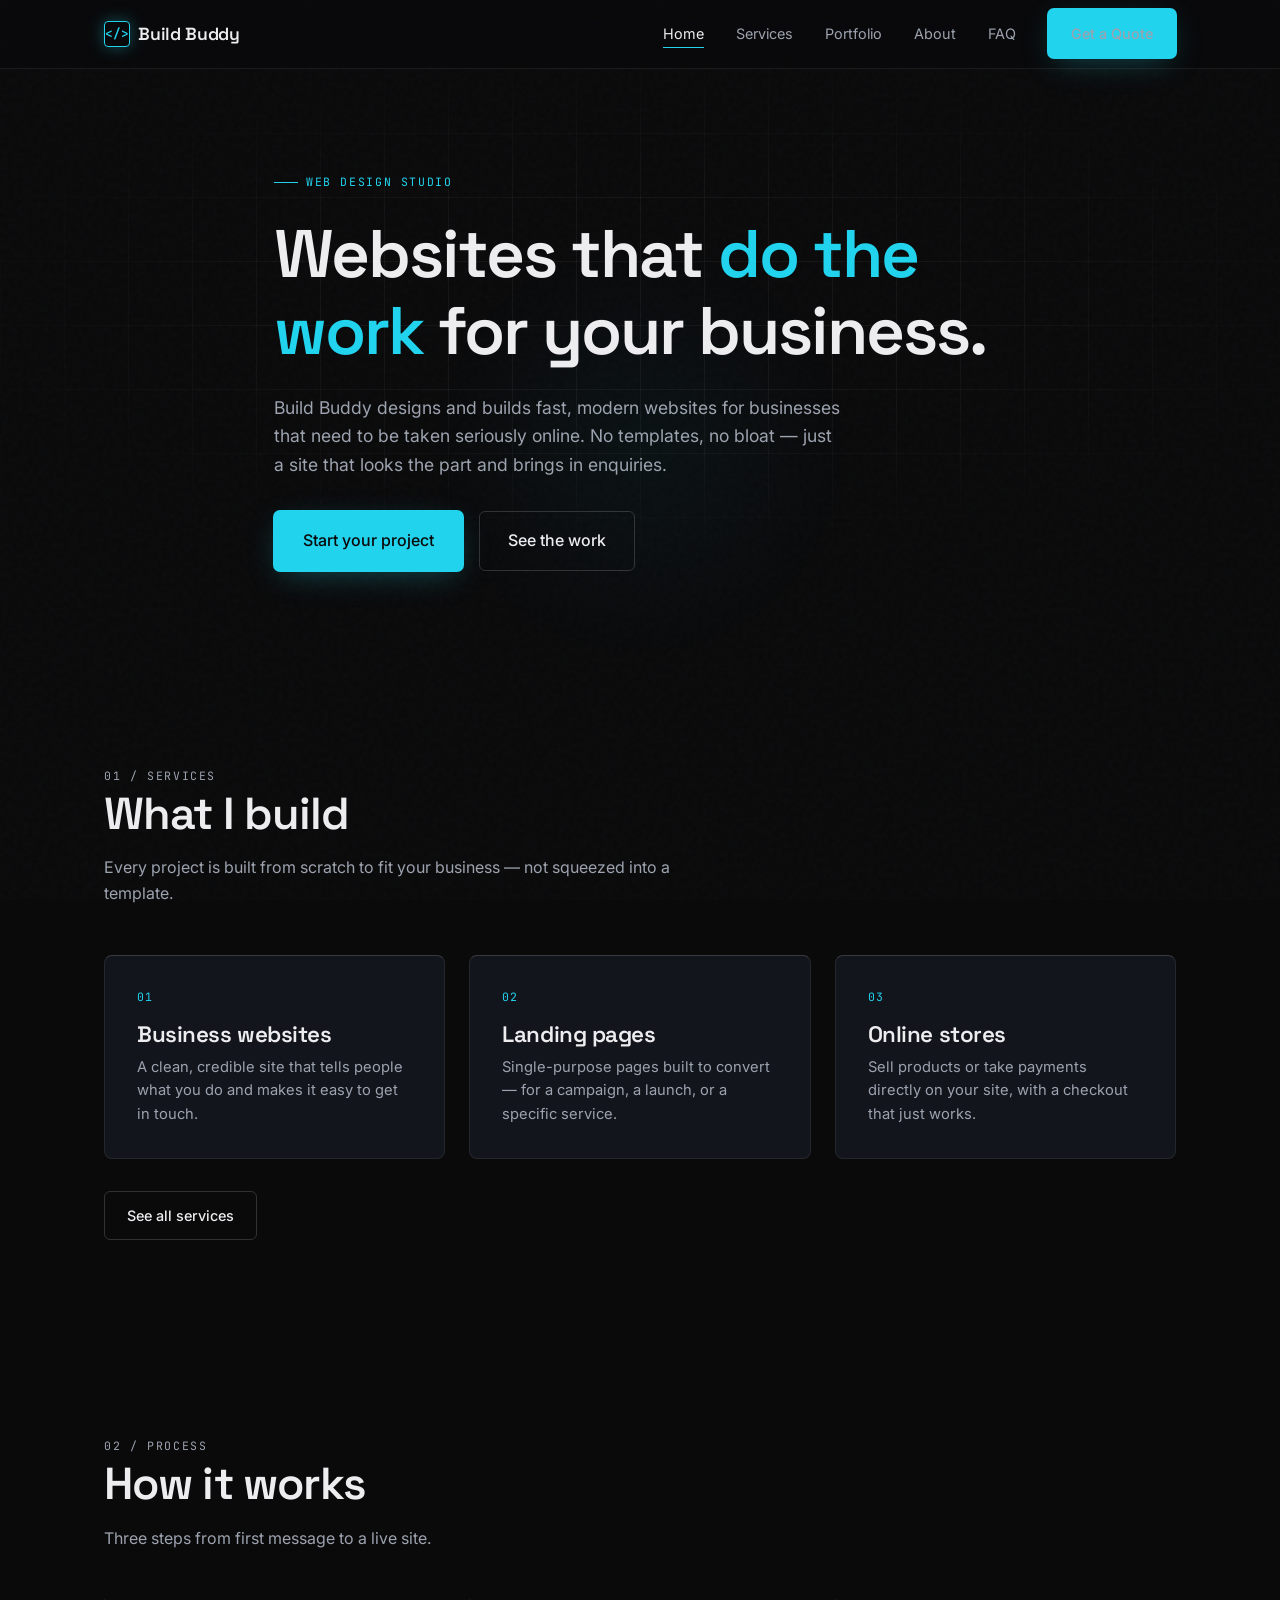
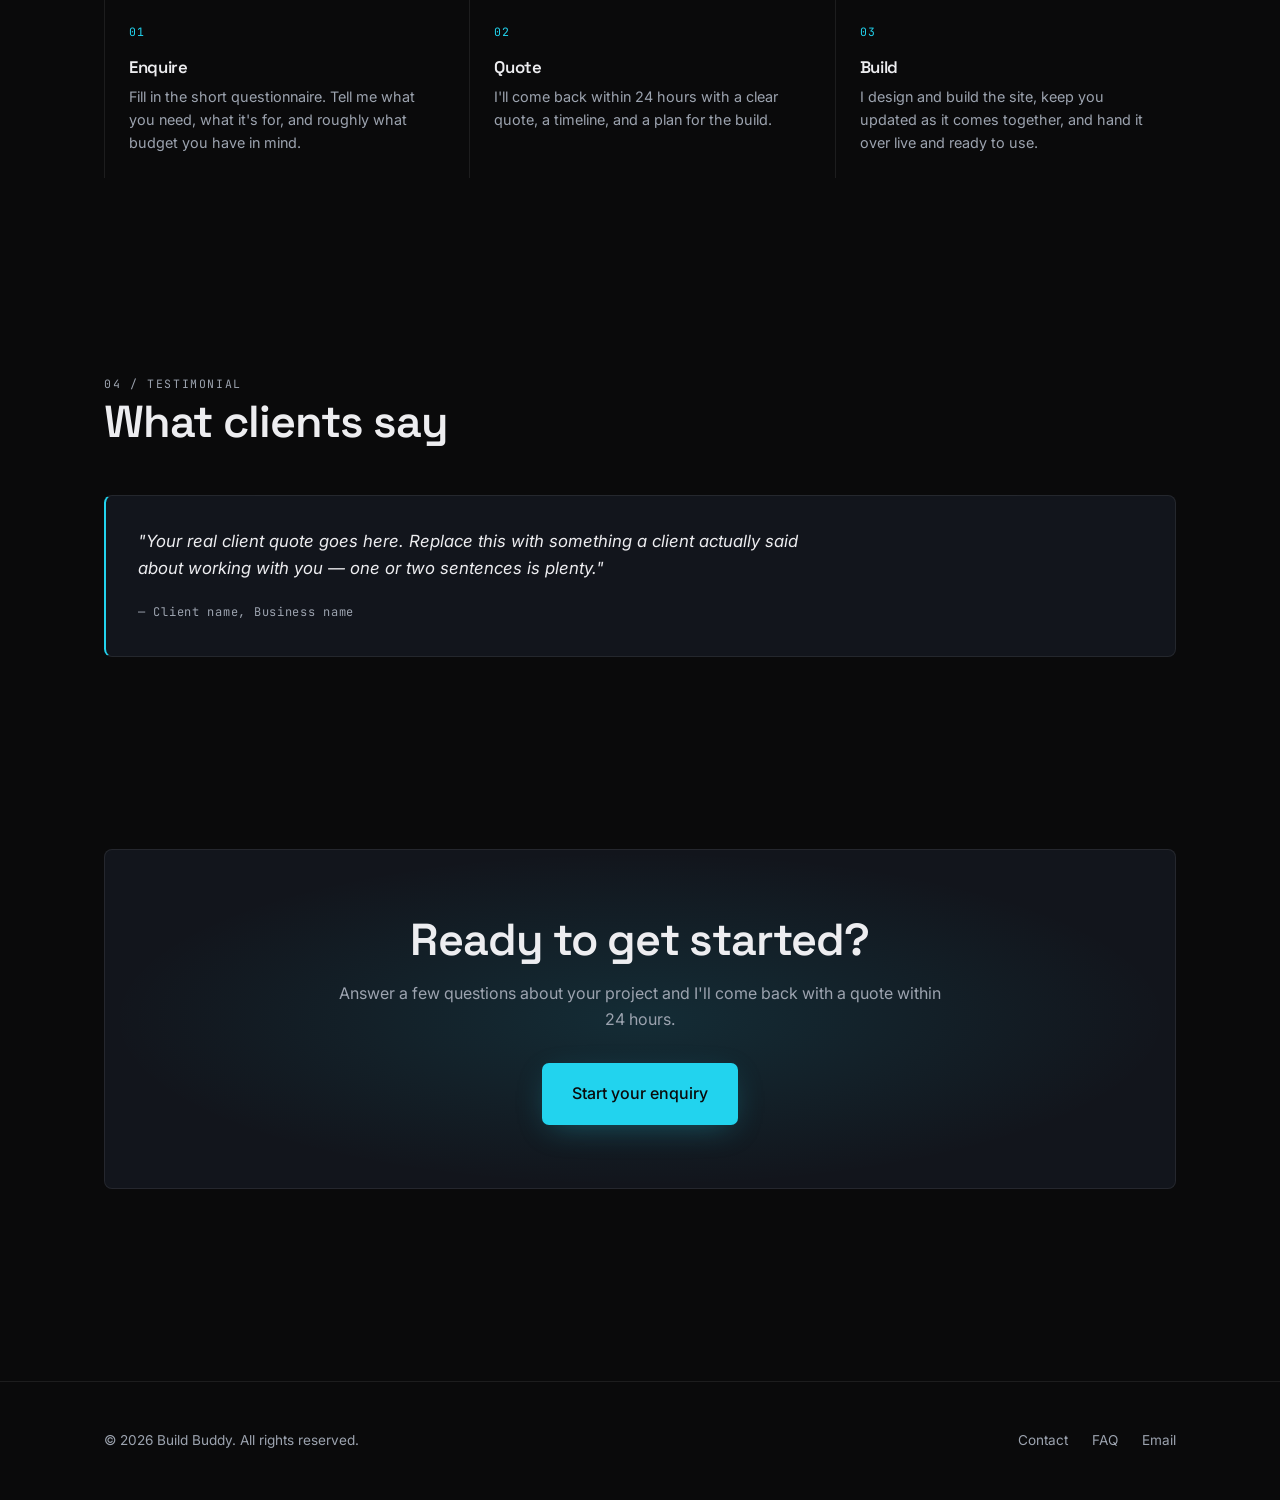
==== index.html @ 27bea15a "go" ====
<!DOCTYPE html>
<html lang="en">
<head>
  <meta charset="UTF-8" />
  <meta name="viewport" content="width=device-width, initial-scale=1.0" />
  <title>Build Buddy — Websites that do the work</title>
  <meta name="description" content="Build Buddy builds fast, modern, professional websites for businesses that need to be taken seriously online." />
  <link rel="preconnect" href="https://fonts.googleapis.com" />
  <link rel="preconnect" href="https://fonts.gstatic.com" crossorigin />
  <link href="https://fonts.googleapis.com/css2?family=Inter:wght@400;500;600&family=Space+Grotesk:wght@500;600;700&family=JetBrains+Mono:wght@400;500&display=swap" rel="stylesheet" />
  <link rel="stylesheet" href="css/styles.css" />
</head>
<body>
  <div class="cursor-glow" aria-hidden="true"></div>

  <header class="site-header">
    <div class="container nav">
      <a href="index.html" class="logo">
        <span class="logo-mark" aria-hidden="true">&lt;/&gt;</span>
        Build Buddy
      </a>
      <button class="nav-toggle" aria-label="Toggle menu" aria-expanded="false">
        <svg width="18" height="18" viewBox="0 0 24 24" fill="none" stroke="currentColor" stroke-width="2" stroke-linecap="round">
          <line x1="3" y1="6" x2="21" y2="6"/><line x1="3" y1="12" x2="21" y2="12"/><line x1="3" y1="18" x2="21" y2="18"/>
        </svg>
      </button>
      <ul class="nav-links">
        <li><a href="index.html">Home</a></li>
        <li><a href="services.html">Services</a></li>
        <li><a href="portfolio.html">Portfolio</a></li>
        <li><a href="about.html">About</a></li>
        <li><a href="faq.html">FAQ</a></li>
        <li><a href="contact.html" class="btn btn-primary">Get a Quote</a></li>
      </ul>
    </div>
  </header>

  <main>
    <!-- Hero -->
    <section class="hero">
      <div class="hero-grid" aria-hidden="true"></div>
      <div class="container hero-inner">
        <span class="eyebrow">Web Design Studio</span>
        <h1>Websites that <span class="accent">do the work</span> for your business.</h1>
        <p class="hero-sub">Build Buddy designs and builds fast, modern websites for businesses that need to be taken seriously online. No templates, no bloat — just a site that looks the part and brings in enquiries.</p>
        <div class="hero-actions">
          <a href="contact.html" class="btn btn-primary btn-lg">Start your project</a>
          <a href="portfolio.html" class="btn btn-ghost btn-lg">See the work</a>
        </div>
      </div>
    </section>

    <!-- Services teaser -->
    <section>
      <div class="container">
        <div class="section-head reveal">
          <span class="section-label">01 / Services</span>
          <h2>What I build</h2>
          <p>Every project is built from scratch to fit your business — not squeezed into a template.</p>
        </div>
        <div class="grid-3">
          <article class="card reveal">
            <span class="card-index">01</span>
            <h3>Business websites</h3>
            <p>A clean, credible site that tells people what you do and makes it easy to get in touch.</p>
          </article>
          <article class="card reveal">
            <span class="card-index">02</span>
            <h3>Landing pages</h3>
            <p>Single-purpose pages built to convert — for a campaign, a launch, or a specific service.</p>
          </article>
          <article class="card reveal">
            <span class="card-index">03</span>
            <h3>Online stores</h3>
            <p>Sell products or take payments directly on your site, with a checkout that just works.</p>
          </article>
        </div>
        <div style="margin-top: var(--s-5);" class="reveal">
          <a href="services.html" class="btn btn-ghost">See all services</a>
        </div>
      </div>
    </section>

    <!-- How it works -->
    <section>
      <div class="container">
        <div class="section-head reveal">
          <span class="section-label">02 / Process</span>
          <h2>How it works</h2>
          <p>Three steps from first message to a live site.</p>
        </div>
        <div class="steps">
          <div class="step reveal">
            <h3>Enquire</h3>
            <p>Fill in the short questionnaire. Tell me what you need, what it's for, and roughly what budget you have in mind.</p>
          </div>
          <div class="step reveal">
            <h3>Quote</h3>
            <p>I'll come back within 24 hours with a clear quote, a timeline, and a plan for the build.</p>
          </div>
          <div class="step reveal">
            <h3>Build</h3>
            <p>I design and build the site, keep you updated as it comes together, and hand it over live and ready to use.</p>
          </div>
        </div>
      </div>
    </section>

   
    <!-- Testimonial -->
    <section>
      <div class="container">
        <div class="section-head reveal">
          <span class="section-label">04 / Testimonial</span>
          <h2>What clients say</h2>
        </div>
        <blockquote class="quote reveal">
          <p>"Your real client quote goes here. Replace this with something a client actually said about working with you — one or two sentences is plenty."</p>
          <cite>— Client name, Business name</cite>
        </blockquote>
      </div>
    </section>

    <!-- CTA -->
    <section>
      <div class="container">
        <div class="cta-band reveal">
          <h2>Ready to get started?</h2>
          <p>Answer a few questions about your project and I'll come back with a quote within 24 hours.</p>
          <a href="contact.html" class="btn btn-primary btn-lg">Start your enquiry</a>
        </div>
      </div>
    </section>
  </main>

  <footer class="site-footer">
    <div class="container footer-inner">
      <p>&copy; <span id="year"></span> Build Buddy. All rights reserved.</p>
      <ul class="footer-links">
        <li><a href="contact.html">Contact</a></li>
        <li><a href="faq.html">FAQ</a></li>
        <li><a href="mailto:buildbuddy5@outlook.com">Email</a></li>
      </ul>
    </div>
  </footer>

  <script src="script.js"></script>
</body>
</html>
---- css/styles.css ----
/* ============================================
   Build Buddy — Design tokens
   ============================================ */
:root {
  /* Surfaces */
  --canvas: #0a0a0b;
  --surface-1: #12151c;
  --surface-2: #171b24;

  /* Text */
  --ink: #ededf0;
  --ink-muted: #9ca3af;

  /* Accent */
  --accent: #22d3ee;
  --accent-soft: rgba(34, 211, 238, 0.12);
  --accent-glow: rgba(34, 211, 238, 0.35);

  /* Lines */
  --line: rgba(255, 255, 255, 0.08);
  --line-strong: rgba(255, 255, 255, 0.16);

  /* Type */
  --font-sans: "Inter", system-ui, -apple-system, sans-serif;
  --font-display: "Space Grotesk", system-ui, sans-serif;
  --font-mono: "JetBrains Mono", ui-monospace, monospace;

  /* Spacing scale */
  --s-1: 4px;
  --s-2: 8px;
  --s-3: 16px;
  --s-4: 24px;
  --s-5: 32px;
  --s-6: 48px;
  --s-7: 64px;
  --s-8: 96px;

  /* Radius */
  --r-sm: 4px;
  --r-md: 6px;
  --r-lg: 8px;

  /* Motion */
  --ease-out: cubic-bezier(0.16, 1, 0.3, 1);
  --ease-mech: cubic-bezier(0.22, 1, 0.36, 1);
  --dur-fast: 150ms;
  --dur-base: 250ms;
  --dur-slow: 500ms;
}

/* ============================================
   Reset & base
   ============================================ */
*,
*::before,
*::after {
  box-sizing: border-box;
  margin: 0;
  padding: 0;
}

html {
  scroll-behavior: smooth;
  background: var(--canvas);
}

body {
  font-family: var(--font-sans);
  background: var(--canvas);
  color: var(--ink);
  line-height: 1.6;
  -webkit-font-smoothing: antialiased;
  text-rendering: optimizeLegibility;
  min-height: 100vh;
  overflow-x: hidden;
}

/* Noise overlay */
body::before {
  content: "";
  position: fixed;
  inset: 0;
  pointer-events: none;
  z-index: 1;
  opacity: 0.025;
  background-image: url("data:image/svg+xml,%3Csvg viewBox='0 0 200 200' xmlns='http://www.w3.org/2000/svg'%3E%3Cfilter id='n'%3E%3CfeTurbulence type='fractalNoise' baseFrequency='0.9' numOctaves='3'/%3E%3C/filter%3E%3Crect width='100%25' height='100%25' filter='url(%23n)'/%3E%3C/svg%3E");
}

img {
  max-width: 100%;
  display: block;
}

a {
  color: inherit;
  text-decoration: none;
}

button {
  font: inherit;
  cursor: pointer;
  border: none;
  background: none;
  color: inherit;
}

:focus-visible {
  outline: 2px solid var(--accent);
  outline-offset: 2px;
  border-radius: var(--r-sm);
}

::selection {
  background: var(--accent);
  color: var(--canvas);
}

/* ============================================
   Typography
   ============================================ */
h1, h2, h3, h4 {
  font-family: var(--font-display);
  font-weight: 600;
  line-height: 1.15;
  letter-spacing: -0.02em;
}

h1 {
  font-size: clamp(2.4rem, 6vw, 4.2rem);
  letter-spacing: -0.03em;
}

h2 {
  font-size: clamp(1.8rem, 4vw, 2.8rem);
}

h3 {
  font-size: clamp(1.15rem, 2vw, 1.4rem);
}

p {
  color: var(--ink-muted);
  max-width: 62ch;
}

.mono {
  font-family: var(--font-mono);
  font-size: 0.75rem;
  letter-spacing: 0.08em;
  text-transform: uppercase;
  color: var(--accent);
}

.eyebrow {
  display: inline-flex;
  align-items: center;
  gap: var(--s-2);
  font-family: var(--font-mono);
  font-size: 0.72rem;
  letter-spacing: 0.14em;
  text-transform: uppercase;
  color: var(--accent);
  margin-bottom: var(--s-4);
}

.eyebrow::before {
  content: "";
  width: 24px;
  height: 1px;
  background: var(--accent);
}

/* ============================================
   Layout
   ============================================ */
.container {
  width: 100%;
  max-width: 1120px;
  margin: 0 auto;
  padding: 0 var(--s-4);
}

section {
  padding: var(--s-8) 0;
  position: relative;
}

.section-head {
  margin-bottom: var(--s-6);
}

.section-head h2 {
  margin-bottom: var(--s-3);
}

.section-label {
  font-family: var(--font-mono);
  font-size: 0.72rem;
  letter-spacing: 0.14em;
  text-transform: uppercase;
  color: var(--ink-muted);
  margin-bottom: var(--s-3);
}

/* ============================================
   Header & nav
   ============================================ */
.site-header {
  position: sticky;
  top: 0;
  z-index: 50;
  background: rgba(10, 10, 11, 0.75);
  backdrop-filter: blur(12px);
  -webkit-backdrop-filter: blur(12px);
  border-bottom: 1px solid var(--line);
}

.nav {
  display: flex;
  align-items: center;
  justify-content: space-between;
  height: 68px;
}

.logo {
  display: flex;
  align-items: center;
  gap: var(--s-2);
  font-family: var(--font-display);
  font-weight: 600;
  font-size: 1.1rem;
  letter-spacing: -0.01em;
}

.logo-mark {
  width: 26px;
  height: 26px;
  border: 1px solid var(--accent);
  border-radius: var(--r-sm);
  display: grid;
  place-items: center;
  color: var(--accent);
  font-family: var(--font-mono);
  font-size: 0.8rem;
  box-shadow: 0 0 16px var(--accent-glow);
}

.nav-links {
  display: flex;
  align-items: center;
  gap: var(--s-5);
  list-style: none;
}

.nav-links a {
  font-size: 0.9rem;
  color: var(--ink-muted);
  transition: color var(--dur-fast) var(--ease-mech);
  position: relative;
}

.nav-links a:hover,
.nav-links a[aria-current="page"] {
  color: var(--ink);
}

.nav-links a[aria-current="page"]::after {
  content: "";
  position: absolute;
  left: 0;
  right: 0;
  bottom: -6px;
  height: 1px;
  background: var(--accent);
}

.nav-toggle {
  display: none;
  width: 40px;
  height: 40px;
  border: 1px solid var(--line);
  border-radius: var(--r-md);
  place-items: center;
  color: var(--ink);
}

/* ============================================
   Buttons
   ============================================ */
.btn {
  display: inline-flex;
  align-items: center;
  justify-content: center;
  gap: var(--s-2);
  padding: 12px 22px;
  font-size: 0.9rem;
  font-weight: 500;
  border-radius: var(--r-md);
  border: 1px solid transparent;
  transition:
    transform var(--dur-fast) var(--ease-mech),
    background var(--dur-fast) var(--ease-mech),
    border-color var(--dur-fast) var(--ease-mech),
    box-shadow var(--dur-fast) var(--ease-mech);
  will-change: transform;
}

.btn-primary {
  background: var(--accent);
  color: var(--canvas);
  box-shadow: 0 0 0 1px var(--accent), 0 8px 32px -8px var(--accent-glow);
}

.btn-primary:hover {
  transform: translateY(-2px);
  box-shadow: 0 0 0 1px var(--accent), 0 12px 40px -8px var(--accent-glow);
}

.btn-primary:active {
  transform: translateY(0) scale(0.98);
}

.btn-ghost {
  border-color: var(--line-strong);
  color: var(--ink);
  background: transparent;
}

.btn-ghost:hover {
  border-color: var(--accent);
  color: var(--accent);
  transform: translateY(-2px);
}

.btn-lg {
  padding: 16px 28px;
  font-size: 1rem;
}

/* ============================================
   Hero
   ============================================ */
.hero {
  padding: var(--s-8) 0;
  position: relative;
  overflow: hidden;
}

.hero-grid {
  position: absolute;
  inset: 0;
  background-image:
    linear-gradient(var(--line) 1px, transparent 1px),
    linear-gradient(90deg, var(--line) 1px, transparent 1px);
  background-size: 64px 64px;
  mask-image: radial-gradient(ellipse 80% 60% at 50% 40%, #000 30%, transparent 75%);
  -webkit-mask-image: radial-gradient(ellipse 80% 60% at 50% 40%, #000 30%, transparent 75%);
  opacity: 0.6;
  pointer-events: none;
  animation: grid-drift 30s linear infinite;
}

@keyframes grid-drift {
  from { background-position: 0 0; }
  to { background-position: 64px 64px; }
}

.hero-inner {
  position: relative;
  z-index: 2;
  max-width: 780px;
}

.hero h1 {
  margin-bottom: var(--s-4);
}

.hero h1 .accent {
  color: var(--accent);
}

.hero-sub {
  font-size: 1.1rem;
  margin-bottom: var(--s-5);
  max-width: 52ch;
}

.hero-actions {
  display: flex;
  gap: var(--s-3);
  flex-wrap: wrap;
}

/* Cursor glow */
.cursor-glow {
  position: fixed;
  width: 500px;
  height: 500px;
  border-radius: 50%;
  background: radial-gradient(circle, var(--accent-glow) 0%, transparent 60%);
  opacity: 0.12;
  pointer-events: none;
  z-index: 0;
  transform: translate(-50%, -50%);
  transition: opacity var(--dur-slow) var(--ease-out);
  will-change: left, top;
}

/* ============================================
   Cards & grids
   ============================================ */
.grid-3 {
  display: grid;
  grid-template-columns: repeat(auto-fit, minmax(260px, 1fr));
  gap: var(--s-4);
}

.grid-2 {
  display: grid;
  grid-template-columns: repeat(auto-fit, minmax(320px, 1fr));
  gap: var(--s-4);
}

.card {
  background: var(--surface-1);
  border: 1px solid var(--line);
  border-top-color: var(--line-strong);
  border-radius: var(--r-lg);
  padding: var(--s-5);
  transition:
    border-color var(--dur-base) var(--ease-mech),
    transform var(--dur-base) var(--ease-mech),
    box-shadow var(--dur-base) var(--ease-mech);
}

.card:hover {
  border-color: rgba(34, 211, 238, 0.35);
  transform: translateY(-4px);
  box-shadow: 0 12px 40px -12px var(--accent-glow);
}

.card-index {
  font-family: var(--font-mono);
  font-size: 0.72rem;
  letter-spacing: 0.1em;
  color: var(--accent);
  margin-bottom: var(--s-3);
  display: block;
}

.card h3 {
  margin-bottom: var(--s-2);
}

.card p {
  font-size: 0.92rem;
}

/* ============================================
   Steps
   ============================================ */
.steps {
  display: grid;
  grid-template-columns: repeat(auto-fit, minmax(220px, 1fr));
  gap: var(--s-4);
  counter-reset: step;
}

.step {
  padding: var(--s-4);
  border-left: 1px solid var(--line);
  position: relative;
}

.step::before {
  counter-increment: step;
  content: "0" counter(step);
  font-family: var(--font-mono);
  font-size: 0.72rem;
  letter-spacing: 0.1em;
  color: var(--accent);
  display: block;
  margin-bottom: var(--s-3);
}

.step h3 {
  font-size: 1.05rem;
  margin-bottom: var(--s-2);
}

.step p {
  font-size: 0.9rem;
}

/* ============================================
   Portfolio
   ============================================ */
.portfolio-card {
  background: var(--surface-1);
  border: 1px solid var(--line);
  border-radius: var(--r-lg);
  overflow: hidden;
  transition: border-color var(--dur-base) var(--ease-mech), transform var(--dur-base) var(--ease-mech);
}

.portfolio-card:hover {
  border-color: rgba(34, 211, 238, 0.35);
  transform: translateY(-4px);
}

.portfolio-thumb {
  aspect-ratio: 16 / 10;
  background: linear-gradient(135deg, var(--surface-2), var(--surface-1));
  display: grid;
  place-items: center;
  color: var(--ink-muted);
  font-family: var(--font-mono);
  font-size: 0.72rem;
  letter-spacing: 0.1em;
  text-transform: uppercase;
  border-bottom: 1px solid var(--line);
}

.portfolio-body {
  padding: var(--s-4);
}

.portfolio-body h3 {
  font-size: 1.05rem;
  margin-bottom: var(--s-2);
}

.portfolio-body p {
  font-size: 0.88rem;
}

/* ============================================
   Testimonials
   ============================================ */
.quote {
  background: var(--surface-1);
  border: 1px solid var(--line);
  border-left: 2px solid var(--accent);
  border-radius: var(--r-lg);
  padding: var(--s-5);
}

.quote p {
  font-size: 1.05rem;
  color: var(--ink);
  font-style: italic;
  margin-bottom: var(--s-3);
}

.quote cite {
  font-style: normal;
  font-family: var(--font-mono);
  font-size: 0.75rem;
  letter-spacing: 0.06em;
  color: var(--ink-muted);
}

/* ============================================
   FAQ accordion
   ============================================ */
.faq {
  max-width: 760px;
  margin: 0 auto;
}

.faq-item {
  border-bottom: 1px solid var(--line);
}

.faq-question {
  width: 100%;
  display: flex;
  align-items: center;
  justify-content: space-between;
  gap: var(--s-3);
  padding: var(--s-4) 0;
  text-align: left;
  font-family: var(--font-display);
  font-size: 1.05rem;
  font-weight: 500;
  color: var(--ink);
  transition: color var(--dur-fast) var(--ease-mech);
}

.faq-question:hover {
  color: var(--accent);
}

.faq-icon {
  flex-shrink: 0;
  width: 20px;
  height: 20px;
  position: relative;
  transition: transform var(--dur-base) var(--ease-mech);
}

.faq-icon::before,
.faq-icon::after {
  content: "";
  position: absolute;
  background: currentColor;
  top: 50%;
  left: 50%;
  transform: translate(-50%, -50%);
}

.faq-icon::before {
  width: 12px;
  height: 1px;
}

.faq-icon::after {
  width: 1px;
  height: 12px;
  transition: transform var(--dur-base) var(--ease-mech);
}

.faq-item.open .faq-icon::after {
  transform: translate(-50%, -50%) scaleY(0);
}

.faq-item.open .faq-question {
  color: var(--accent);
}

.faq-answer {
  display: grid;
  grid-template-rows: 0fr;
  transition: grid-template-rows var(--dur-base) var(--ease-mech);
}

.faq-item.open .faq-answer {
  grid-template-rows: 1fr;
}

.faq-answer-inner {
  overflow: hidden;
}

.faq-answer p {
  padding-bottom: var(--s-4);
  font-size: 0.95rem;
}

/* ============================================
   Forms — multi-step
   ============================================ */
.form-shell {
  max-width: 720px;
  margin: 0 auto;
  background: var(--surface-1);
  border: 1px solid var(--line);
  border-radius: var(--r-lg);
  padding: var(--s-6);
  position: relative;
}

.form-progress {
  display: flex;
  align-items: center;
  gap: var(--s-3);
  margin-bottom: var(--s-6);
}

.form-progress-track {
  flex: 1;
  height: 2px;
  background: var(--line);
  border-radius: 2px;
  overflow: hidden;
}

.form-progress-bar {
  height: 100%;
  width: 0%;
  background: var(--accent);
  box-shadow: 0 0 12px var(--accent-glow);
  transition: width var(--dur-base) var(--ease-mech);
}

.form-step-label {
  font-family: var(--font-mono);
  font-size: 0.72rem;
  letter-spacing: 0.1em;
  color: var(--ink-muted);
  white-space: nowrap;
}

.form-step {
  display: none;
}

.form-step.active {
  display: block;
  animation: step-in var(--dur-base) var(--ease-mech);
}

@keyframes step-in {
  from { opacity: 0; transform: translateX(12px); }
  to { opacity: 1; transform: translateX(0); }
}

.form-step h3 {
  font-size: 1.4rem;
  margin-bottom: var(--s-2);
}

.form-step .hint {
  font-size: 0.9rem;
  color: var(--ink-muted);
  margin-bottom: var(--s-5);
}

.options {
  display: grid;
  gap: var(--s-2);
  margin-bottom: var(--s-5);
}

.option {
  display: flex;
  align-items: center;
  gap: var(--s-3);
  padding: 14px 16px;
  border: 1px solid var(--line);
  border-radius: var(--r-md);
  background: var(--surface-2);
  cursor: pointer;
  transition:
    border-color var(--dur-fast) var(--ease-mech),
    background var(--dur-fast) var(--ease-mech),
    transform var(--dur-fast) var(--ease-mech);
  font-size: 0.95rem;
}

.option:hover {
  border-color: var(--line-strong);
  transform: translateX(2px);
}

.option input {
  position: absolute;
  opacity: 0;
  pointer-events: none;
}

.option .dot {
  width: 18px;
  height: 18px;
  border: 1px solid var(--line-strong);
  border-radius: 50%;
  flex-shrink: 0;
  display: grid;
  place-items: center;
  transition: border-color var(--dur-fast) var(--ease-mech);
}

.option .dot::after {
  content: "";
  width: 8px;
  height: 8px;
  border-radius: 50%;
  background: var(--accent);
  transform: scale(0);
  transition: transform var(--dur-fast) var(--ease-mech);
}

.option input:checked + .dot {
  border-color: var(--accent);
}

.option input:checked + .dot::after {
  transform: scale(1);
}

.option:has(input:checked) {
  border-color: var(--accent);
  background: var(--accent-soft);
}

/* Text inputs */
.field {
  margin-bottom: var(--s-4);
}

.field label {
  display: block;
  font-family: var(--font-mono);
  font-size: 0.72rem;
  letter-spacing: 0.08em;
  text-transform: uppercase;
  color: var(--ink-muted);
  margin-bottom: var(--s-2);
}

.field input,
.field textarea {
  width: 100%;
  padding: 14px 16px;
  background: var(--surface-2);
  border: 1px solid var(--line);
  border-radius: var(--r-md);
  color: var(--ink);
  font: inherit;
  font-size: 0.95rem;
  transition: border-color var(--dur-fast) var(--ease-mech), box-shadow var(--dur-fast) var(--ease-mech);
}

.field input:focus,
.field textarea:focus {
  outline: none;
  border-color: var(--accent);
  box-shadow: 0 0 0 3px var(--accent-soft);
}

.field textarea {
  resize: vertical;
  min-height: 120px;
}

.field .optional {
  color: var(--ink-muted);
  text-transform: none;
  letter-spacing: 0;
  font-family: var(--font-sans);
  font-size: 0.8rem;
}

.error {
  color: #f87171;
  font-size: 0.82rem;
  margin-top: var(--s-2);
  display: none;
}

.field.invalid input,
.field.invalid textarea {
  border-color: #f87171;
}

.field.invalid .error {
  display: block;
}

/* Form nav */
.form-nav {
  display: flex;
  justify-content: space-between;
  gap: var(--s-3);
  margin-top: var(--s-5);
}

.form-nav .btn-primary {
  margin-left: auto;
}

/* Success screen */
.form-success {
  display: none;
  text-align: center;
  padding: var(--s-6) 0;
}

.form-success.active {
  display: block;
  animation: step-in var(--dur-slow) var(--ease-mech);
}

.check {
  width: 64px;
  height: 64px;
  margin: 0 auto var(--s-5);
  border: 2px solid var(--accent);
  border-radius: 50%;
  display: grid;
  place-items: center;
  box-shadow: 0 0 32px var(--accent-glow);
}

.check svg {
  width: 28px;
  height: 28px;
  stroke: var(--accent);
  stroke-width: 2.5;
  fill: none;
  stroke-linecap: round;
  stroke-linejoin: round;
}

.check svg path {
  stroke-dasharray: 24;
  stroke-dashoffset: 24;
  animation: draw-check 0.5s var(--ease-out) 0.2s forwards;
}

@keyframes draw-check {
  to { stroke-dashoffset: 0; }
}

/* ============================================
   Footer
   ============================================ */
.site-footer {
  border-top: 1px solid var(--line);
  padding: var(--s-6) 0;
  margin-top: var(--s-8);
}

.footer-inner {
  display: flex;
  justify-content: space-between;
  align-items: center;
  gap: var(--s-4);
  flex-wrap: wrap;
}

.footer-inner p {
  font-size: 0.85rem;
  color: var(--ink-muted);
}

.footer-links {
  display: flex;
  gap: var(--s-4);
  list-style: none;
  font-size: 0.85rem;
}

.footer-links a {
  color: var(--ink-muted);
  transition: color var(--dur-fast) var(--ease-mech);
}

.footer-links a:hover {
  color: var(--accent);
}

/* ============================================
   Scroll reveal
   ============================================ */
.reveal {
  opacity: 0;
  transform: translateY(24px);
  transition: opacity var(--dur-slow) var(--ease-out), transform var(--dur-slow) var(--ease-out);
}

.reveal.in {
  opacity: 1;
  transform: translateY(0);
}

/* ============================================
   Page hero (inner pages)
   ============================================ */
.page-hero {
  padding: var(--s-7) 0 var(--s-6);
  border-bottom: 1px solid var(--line);
}

.page-hero h1 {
  font-size: clamp(2rem, 4.5vw, 3rem);
  margin-bottom: var(--s-3);
}

.page-hero p {
  font-size: 1.05rem;
}

/* ============================================
   CTA band
   ============================================ */
.cta-band {
  background: var(--surface-1);
  border: 1px solid var(--line);
  border-radius: var(--r-lg);
  padding: var(--s-7) var(--s-5);
  text-align: center;
  position: relative;
  overflow: hidden;
}

.cta-band::before {
  content: "";
  position: absolute;
  inset: 0;
  background: radial-gradient(ellipse at center, var(--accent-soft), transparent 70%);
  pointer-events: none;
}

.cta-band h2 {
  position: relative;
  margin-bottom: var(--s-3);
}

.cta-band p {
  position: relative;
  margin: 0 auto var(--s-5);
}

.cta-band .btn {
  position: relative;
}

/* ============================================
   Responsive
   ============================================ */
@media (max-width: 768px) {
  :root {
    --s-7: 48px;
    --s-8: 64px;
  }

  .nav-links {
    position: fixed;
    top: 68px;
    left: 0;
    right: 0;
    flex-direction: column;
    align-items: flex-start;
    gap: var(--s-3);
    background: var(--surface-1);
    border-bottom: 1px solid var(--line);
    padding: var(--s-4);
    transform: translateY(-120%);
    transition: transform var(--dur-base) var(--ease-mech);
    z-index: 40;
  }

  .nav-links.open {
    transform: translateY(0);
  }

  .nav-toggle {
    display: grid;
  }

  .hero {
    padding: var(--s-7) 0;
  }

  .form-shell {
    padding: var(--s-4);
  }

  .form-nav {
    flex-direction: column-reverse;
  }

  .form-nav .btn {
    width: 100%;
  }

  .cursor-glow {
    display: none;
  }
}

/* ============================================
   Reduced motion
   ============================================ */
@media (prefers-reduced-motion: reduce) {
  *,
  *::before,
  *::after {
    animation-duration: 0.01ms !important;
    animation-iteration-count: 1 !important;
    transition-duration: 0.01ms !important;
    scroll-behavior: auto !important;
  }

  .reveal {
    opacity: 1;
    transform: none;
  }

  .cursor-glow {
    display: none;
  }

  .hero-grid {
    animation: none;
  }
}
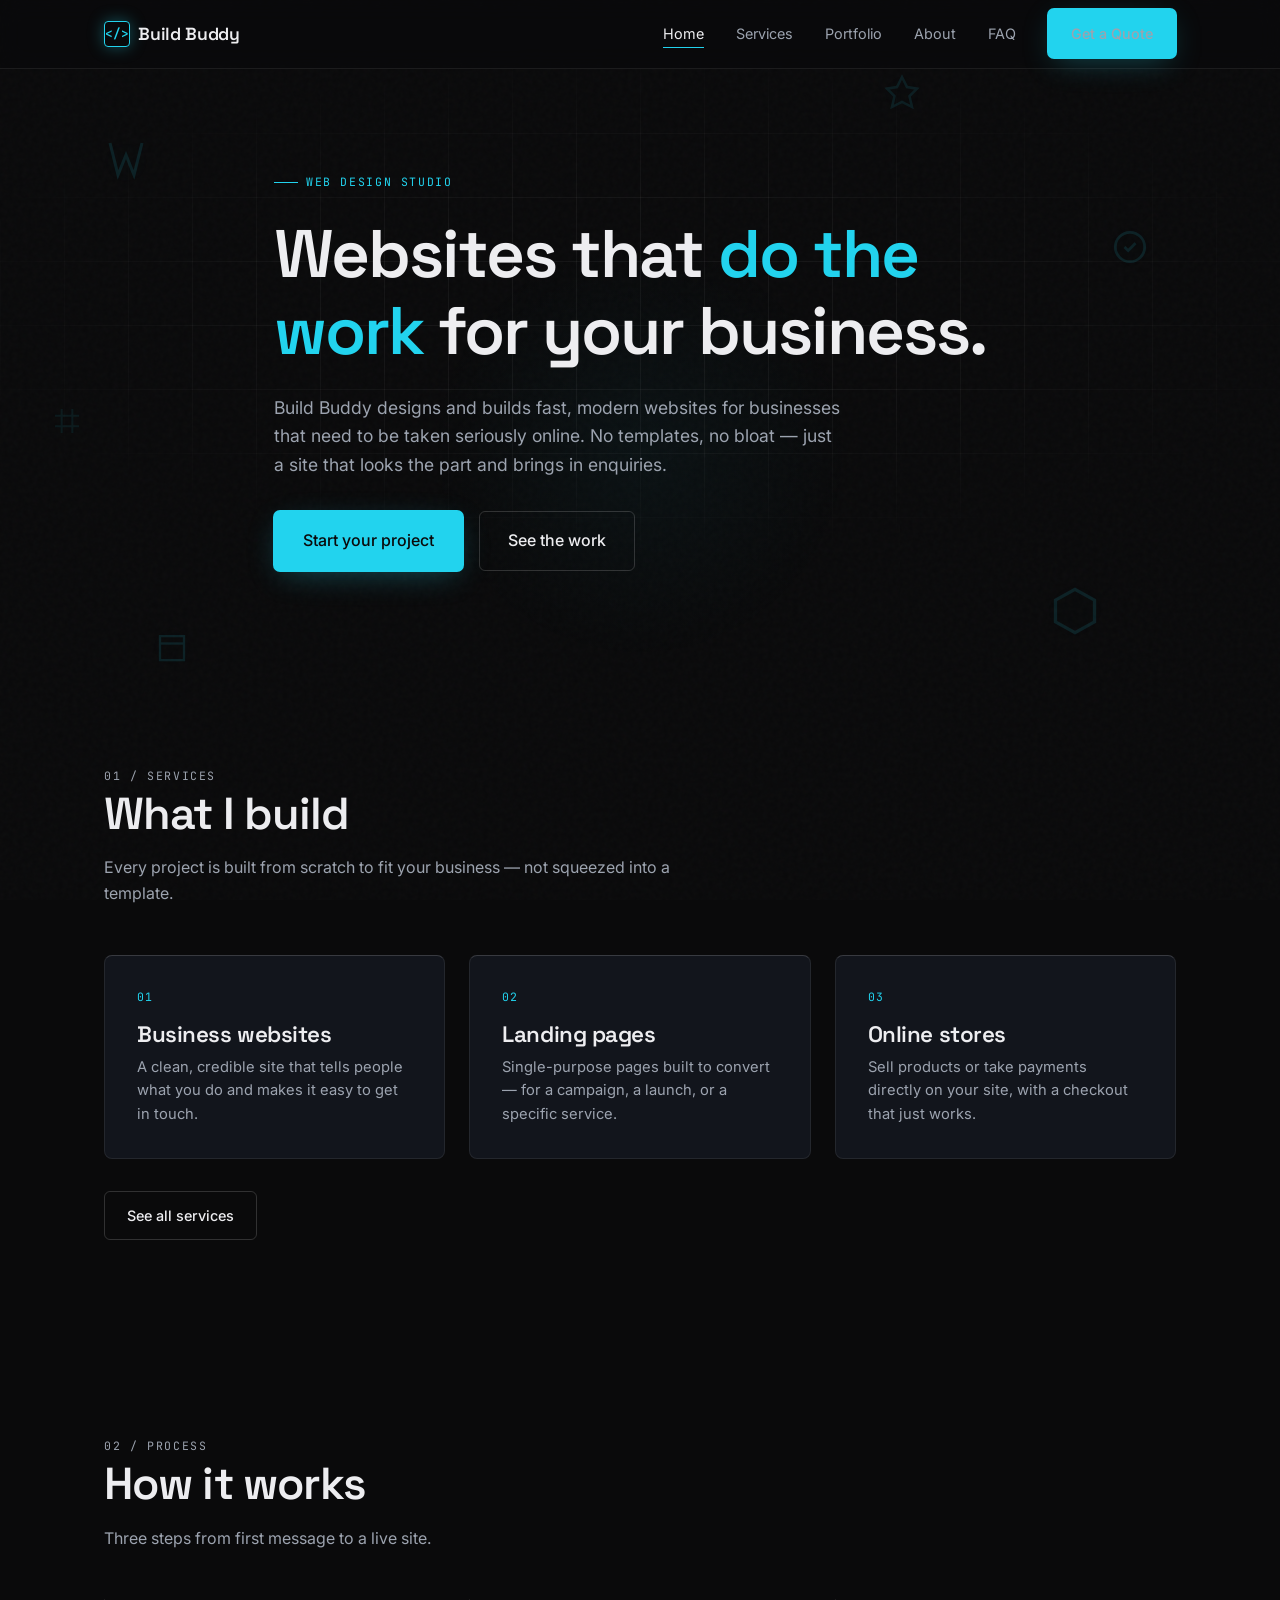
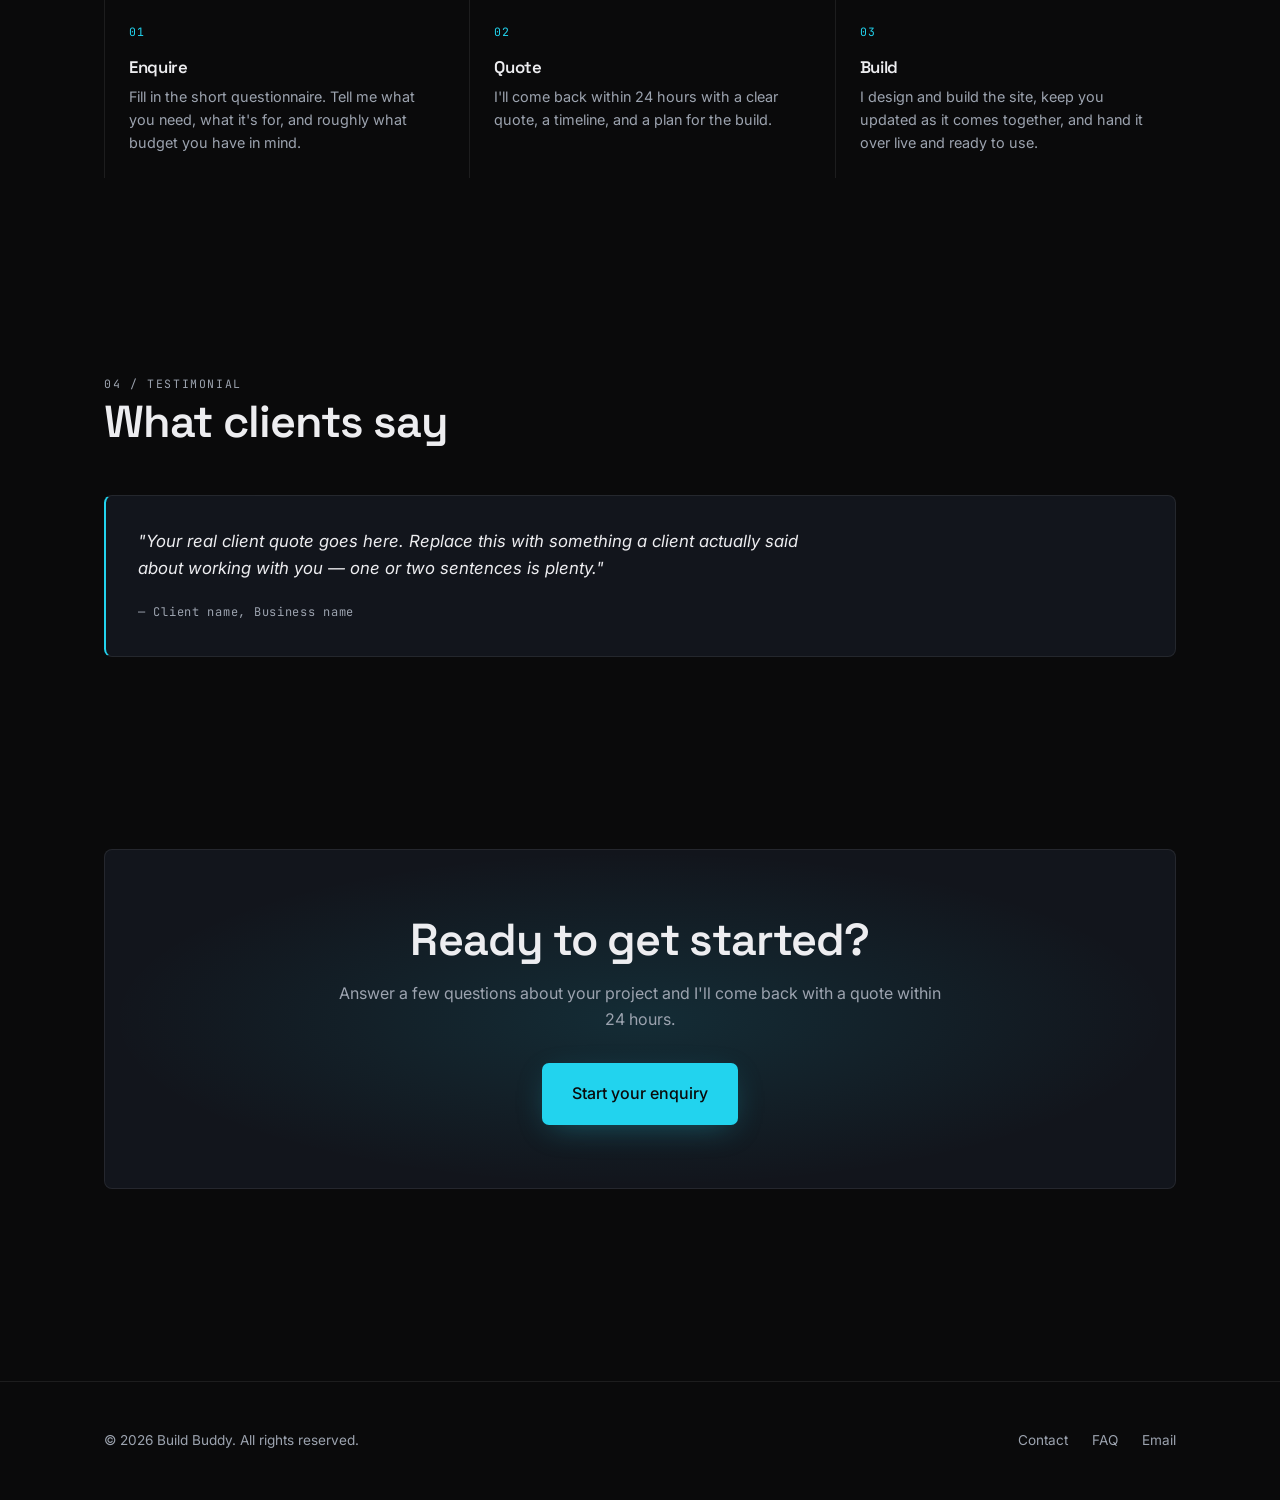
==== commit 2e7c545d: "flow" ====
--- a/index.html
+++ b/index.html
@@ -49,6 +49,27 @@
         </div>
       </div>
     </section>
+
+    <div class="hero-tools" aria-hidden="true">
+  <div class="tool tool--1">
+    <svg viewBox="0 0 24 24" fill="none" stroke="currentColor" stroke-width="1.5"><path d="M4 4l4 16 4-10 4 10 4-16"/></svg>
+  </div>
+  <div class="tool tool--2">
+    <svg viewBox="0 0 24 24" fill="none" stroke="currentColor" stroke-width="1.5"><path d="M4 4h16v16H4z"/><path d="M4 9h16"/></svg>
+  </div>
+  <div class="tool tool--3">
+    <svg viewBox="0 0 24 24" fill="none" stroke="currentColor" stroke-width="1.5"><circle cx="12" cy="12" r="8"/><path d="M9 12l2 2 4-4"/></svg>
+  </div>
+  <div class="tool tool--4">
+    <svg viewBox="0 0 24 24" fill="none" stroke="currentColor" stroke-width="1.5"><path d="M12 2l9 5v10l-9 5-9-5V7z"/></svg>
+  </div>
+  <div class="tool tool--5">
+    <svg viewBox="0 0 24 24" fill="none" stroke="currentColor" stroke-width="1.5"><path d="M8 3v18M16 3v18M3 8h18M3 16h18"/></svg>
+  </div>
+  <div class="tool tool--6">
+    <svg viewBox="0 0 24 24" fill="none" stroke="currentColor" stroke-width="1.5"><path d="M12 3l3 6 6 1-4.5 4.5L18 21l-6-3-6 3 1.5-6.5L3 10l6-1z"/></svg>
+  </div>
+</div>
 
     <!-- Services teaser -->
     <section>
--- a/css/styles.css
+++ b/css/styles.css
@@ -213,6 +213,13 @@
   backdrop-filter: blur(12px);
   -webkit-backdrop-filter: blur(12px);
   border-bottom: 1px solid var(--line);
+  transition: background var(--dur-base) var(--ease-mech),
+              box-shadow var(--dur-base) var(--ease-mech);
+}
+
+.site-header.scrolled {
+  background: rgba(10, 10, 11, 0.92);
+  box-shadow: 0 4px 20px rgba(0, 0, 0, 0.35);
 }
 
 .nav {
@@ -620,6 +627,10 @@
   transition: transform var(--dur-base) var(--ease-mech);
 }
 
+.faq-item.open .faq-icon {
+  transform: rotate(90deg);
+}
+
 .faq-item.open .faq-icon::after {
   transform: translate(-50%, -50%) scaleY(0);
 }
@@ -781,6 +792,7 @@
 .option:has(input:checked) {
   border-color: var(--accent);
   background: var(--accent-soft);
+  transform: scale(1.01);
 }
 
 /* Text inputs */
@@ -1004,6 +1016,28 @@
 
 .cta-band .btn {
   position: relative;
+}
+
+/* ============================================
+   Touch device press feedback
+   ============================================ */
+@media (hover: none) {
+  .btn:active {
+    transform: scale(0.97) !important;
+    transition-duration: 100ms !important;
+  }
+
+  .card:active {
+    transform: scale(0.99);
+  }
+
+  .portfolio-card:active {
+    transform: scale(0.99);
+  }
+
+  .option:active {
+    transform: scale(0.99);
+  }
 }
 
 /* ============================================
@@ -1058,6 +1092,20 @@
   .cursor-glow {
     display: none;
   }
+
+  /* Pronounced step transition on mobile */
+  .form-step.active {
+    animation: step-in-mobile var(--dur-base) var(--ease-mech);
+  }
+
+  @keyframes step-in-mobile {
+    from { opacity: 0; transform: translateX(20px); }
+    to { opacity: 1; transform: translateX(0); }
+  }
+
+  /* Stagger reveal for cards in grid */
+  .grid-3 .reveal:nth-child(2) { transition-delay: 60ms; }
+  .grid-3 .reveal:nth-child(3) { transition-delay: 120ms; }
 }
 
 /* ============================================
@@ -1085,4 +1133,129 @@
   .hero-grid {
     animation: none;
   }
-}
+
+  .option:has(input:checked) {
+    transform: none;
+  }
+}
+/* ============================================
+   Floating tools (hero)
+   ============================================ */
+.hero-tools {
+  position: absolute;
+  inset: 0;
+  pointer-events: none;
+  z-index: 1;
+  overflow: hidden;
+}
+
+.tool {
+  position: absolute;
+  width: 48px;
+  height: 48px;
+  color: var(--accent);
+  opacity: 0.12;
+  filter: drop-shadow(0 0 12px var(--accent-glow));
+  will-change: transform;
+}
+
+.tool svg {
+  width: 100%;
+  height: 100%;
+}
+
+/* Positions and motion — each drifts on a different path and speed */
+
+.tool--1 {
+  top: 15%;
+  left: 8%;
+  animation: float-1 18s ease-in-out infinite;
+}
+
+.tool--2 {
+  top: 70%;
+  left: 12%;
+  width: 36px;
+  height: 36px;
+  animation: float-2 22s ease-in-out infinite;
+}
+
+.tool--3 {
+  top: 25%;
+  right: 10%;
+  width: 44px;
+  height: 44px;
+  animation: float-3 20s ease-in-out infinite;
+}
+
+.tool--4 {
+  top: 65%;
+  right: 14%;
+  width: 52px;
+  height: 52px;
+  animation: float-4 24s ease-in-out infinite;
+}
+
+.tool--5 {
+  top: 45%;
+  left: 4%;
+  width: 32px;
+  height: 32px;
+  opacity: 0.08;
+  animation: float-5 26s ease-in-out infinite;
+}
+
+.tool--6 {
+  top: 8%;
+  right: 28%;
+  width: 40px;
+  height: 40px;
+  opacity: 0.1;
+  animation: float-6 21s ease-in-out infinite;
+}
+
+@keyframes float-1 {
+  0%, 100% { transform: translate(0, 0) rotate(0deg); }
+  50% { transform: translate(20px, -30px) rotate(8deg); }
+}
+
+@keyframes float-2 {
+  0%, 100% { transform: translate(0, 0) rotate(0deg); }
+  50% { transform: translate(-25px, 20px) rotate(-6deg); }
+}
+
+@keyframes float-3 {
+  0%, 100% { transform: translate(0, 0) rotate(0deg); }
+  50% { transform: translate(-18px, 28px) rotate(10deg); }
+}
+
+@keyframes float-4 {
+  0%, 100% { transform: translate(0, 0) rotate(0deg); }
+  50% { transform: translate(24px, 18px) rotate(-8deg); }
+}
+
+@keyframes float-5 {
+  0%, 100% { transform: translate(0, 0) rotate(0deg); }
+  50% { transform: translate(15px, -22px) rotate(5deg); }
+}
+
+@keyframes float-6 {
+  0%, 100% { transform: translate(0, 0) rotate(0deg); }
+  50% { transform: translate(-20px, -15px) rotate(-10deg); }
+}
+
+/* Hide on mobile — they compete with the headline and cost battery */
+
+@media (max-width: 768px) {
+  .hero-tools {
+    display: block;
+  }
+}
+
+/* Respect reduced motion */
+
+@media (prefers-reduced-motion: reduce) {
+  .tool {
+    animation: none !important;
+  }
+}
